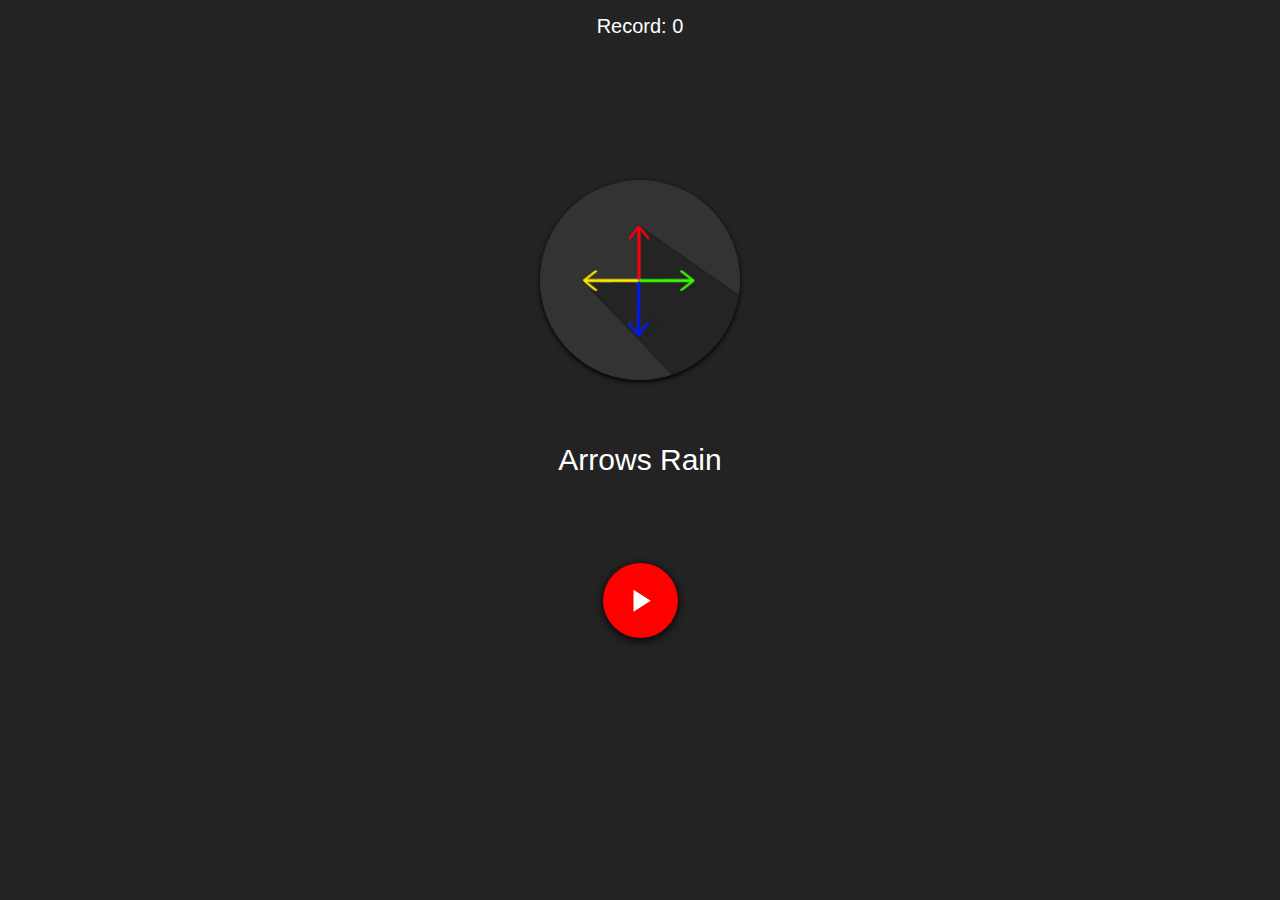
==== public/index.html @ 3d706cc1 "First commit" ====
<!doctype html>
<html>
	<head>
		<!-- PWA INFOS AND META TAGS -->
		<meta name="viewport" content="width=device-width, initial-scale=1">
		
		<meta name="theme-color" content="#232323">
		<title>Arrows Rain</title>
		<link rel="manifest" href="manifest.json">
		<link rel="shortcut icon" href="res/favicon.ico" type="image/x-icon">
		<link rel="icon" href="res/favicon.ico" type="image/x-icon">

		<meta http-equiv="content-type" content="text/html; charset=UTF-8">
		<meta name="robots" content="index, follow"><!-- CAMBIARE PER NUOVE PAG!!! -->
		<meta name="description" content="Destroy the falling arrows!">
		<meta name="keywords" 
		content="arrows, rain, arrow, rain, 
		arrow rain, arrows rain, arrow game,
		 arrows game, colored, color, colors, c
		 olored arrows, frecce, pioggia di frecce, 
		 pioggia, freccia, colore, colori,">

		<meta property="og:title" content="Arrows Rain" />
		<meta property="og:type" content="website" />
		<meta property="og:url" content="https://arrows-rain.firebaseapp.com" />
		<meta property="og:image" content="https://arrows-rain.firebaseapp.com/res/oglogo.png" />
		<meta property="og:description" content="Destroy the falling arrows!">
		<meta property="og:locale" content="en_US" />
		<meta property="fb:app_id" content="428336890955398" />
		<meta name="apple-mobile-web-app-capable" content="yes">
		<link rel="apple-touch-icon" 				href="res/logo.jpg">
		<link rel="apple-touch-icon" size="152x152" href="res/logo.jpg">
		<link rel="apple-touch-icon" size="167x167" href="res/logo.jpg">
		<link rel="apple-touch-icon" size="180x180"	href="res/logo.jpg">
		<link rel="apple-touch-startup-image" href="res/logo.png">
		<meta name="apple-mobile-web-app-status-bar-style" content="#232323">
		<meta name=”apple-mobile-web-app-capable” content=”yes”>
		<meta name="apple-mobile-web-app-title" content="Falling Arrows">



		<!-- LIBRERIE -->
		
		<!-- FILE ESTERNI -->
		<link href="css/index.css" rel="stylesheet" type="text/css" />
		<script src="js/index.js"></script>

		<!-- REGISTRAZIONE SERVICE WORKER -->
		<script>
			if ('serviceWorker' in navigator) {
                navigator.serviceWorker.register('sw.js')
                .then(
                    reg => console.log(reg)
                )
                .catch(
                    err => console.log("Qualcosa è andato storto nell'installazione di service woker! Errore: ", err)
                );
            }
		</script>

	</head>
	<body> 	
		<span id="score"></span>
		<div id="menu">
			<img src='res/logo.png' id="logo">
			<span id="title">Arrows Rain</span>
			<span id="menu-record">Record: 0</span>
			<div id="start"><svg class="icon icon-play_arrow"><use xlink:href="#icon-play_arrow"></use></svg></div>
		</div>
		<svg>
				<symbol id="icon-play_arrow" viewBox="0 0 24 24">
					<title>play_arrow</title>
					<path d="M8.016 5.016l10.969 6.984-10.969 6.984v-13.969z"></path>
				</symbol>
		</svg>
	</body>
</html>
---- public/css/index.css ----
.icon {
    display: inline-block;
    width: 1em;
    height: 1em;
    stroke-width: 0;
    stroke: currentColor;
    fill: currentColor;
}


html, body {
    font-family: sans-serif;
    position: fixed;
    overflow: hidden;
    width: 100%;
    height: 100%;
    background-color: #232323;
    border: 0;
    margin: 0;
    padding: 0;
}
.arrow {
    position: absolute;
    
    /*background-color: red;*/
    background-position: center center;
    background-size: cover;
    width: 200px;
    height: 200px;
    z-index: 1;
    /*background-repeat: no-repeat;*/
}

.up {
    background-image: url('/res/arrows/up.png');
    transform-origin: 50% 100%;
}
.down {
    background-image: url('/res/arrows/down.png');
    transform-origin: 50% -50%;
}
.left {
    background-image: url('/res/arrows/left.png');
    transform-origin: 100% 0%;
}
.right {
    background-image: url('/res/arrows/right.png');
    transform-origin: 0% 0%;
}

.destroy {
    transition: all 200ms linear;
    transform: scale(1.50);
    opacity: 0;
    z-index: 0;
}


#score {
    position: absolute;
    top: 15px;
    left: 0;
    width: 100%;
    text-align: center;
    color: white;
    font-size: 25px;
    z-index: 2;
}


#menu-record {
    position: absolute;
    top: 15px;
    left: 0;
    width: 100%;
    text-align: center;
    color: white;
    font-size: 20px;
    z-index: 2;
}

#menu {

    transform: scale(2.5);
    opacity: 0;
    transition: all .4s linear;
    position: absolute;
    background-color: #232323;
    width: 100%;
    height: 100%;
    top:0;
    left:0;
    color: white;
    z-index: 10;
    
}

#menu.opened {
    transform: scale(1);
    opacity: 1;
    transition: all .5s linear;
    z-index: 10;
}

#menu.closed {
    transform: scale(2.5);
    opacity: 0;
    transition: all .5s linear;
    z-index: 0;
}

#logo {
    position: absolute;
    width: 200px;
    height: 200px;
    left: calc(50% - 100px);
    top: 20%;
    border-radius: 100px;
    box-shadow: 0px 2px 5px #000;
}

#title {
    position: absolute;
    top: calc(20% + 200px + 7%);
    left: 0;
    width: 100%;
    font-size: 30px;
    text-align: center;
}

#start {
    position: absolute;
    width: 75px;
    height: 75px;
    top: calc(20% + 7% + 200px + 30px + 10%);
    left: calc(50% - 37.5px);
    font-size: 37.5px;
    display: flex;
    justify-content: center;
    align-items: center;
    background-color: red;
    border-radius: 37.5px;
    box-shadow: 0px 2px 10px #000;
}

#start:hover {
    cursor: pointer;
}

#start:active {
    animation-duration: 0.15s;
    animation-name: press;
    -webkit-animation-duration: 0.15s;
    -webkit-animation-name: press;
    background-color: rgb(225, 0, 0);
    box-shadow: 0px 2px 15px #000;
}

@keyframes press {
    from {
        box-shadow: 0px 2px 10px #000;
    }
    to {
        box-shadow: 0px 2px 15px #000;
        background-color: rgb(225, 0, 0);
    }
}

@-webkit-keyframes press {
    from {
        box-shadow: 0px 2px 10px #000;
    }
    to {
        box-shadow: 0px 2px 15px #000;
        background-color: rgb(225, 0, 0);
    }
}
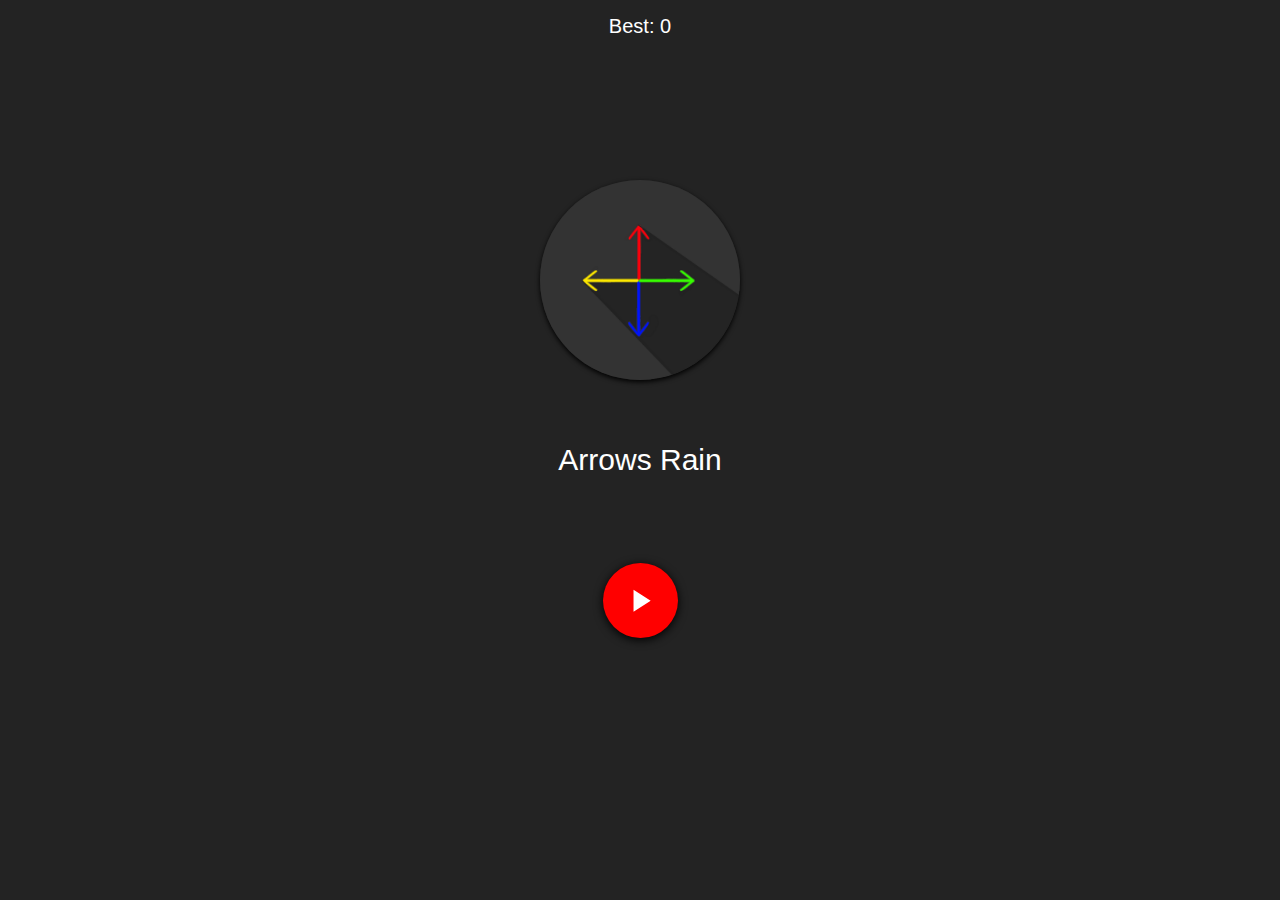
==== commit e003cf85: "Service worker replaced with a new one Corrected event listener active after arrows' destroy Changed" ====
--- a/public/index.html
+++ b/public/index.html
@@ -2,7 +2,7 @@
 <html>
 	<head>
 		<!-- PWA INFOS AND META TAGS -->
-		<meta name="viewport" content="width=device-width, initial-scale=1">
+		<meta name="viewport" content="width=device-width, initial-scale=1,  maximum-scale=1.0, user-scalable=0">
 		
 		<meta name="theme-color" content="#232323">
 		<title>Arrows Rain</title>
@@ -64,7 +64,10 @@
 		<div id="menu">
 			<img src='res/logo.png' id="logo">
 			<span id="title">Arrows Rain</span>
-			<span id="menu-record">Record: 0</span>
+			<div id="menu-score">
+				<span id="last"></span>
+				<span id="record" >Best: 0</span>
+			</div>
 			<div id="start"><svg class="icon icon-play_arrow"><use xlink:href="#icon-play_arrow"></use></svg></div>
 		</div>
 		<svg>
--- a/public/css/index.css
+++ b/public/css/index.css
@@ -68,7 +68,9 @@
 }
 
 
-#menu-record {
+
+
+#menu-score {
     position: absolute;
     top: 15px;
     left: 0;
@@ -77,6 +79,10 @@
     color: white;
     font-size: 20px;
     z-index: 2;
+}
+
+#menu-score #last {
+    font-size: 45px;
 }
 
 #menu {
